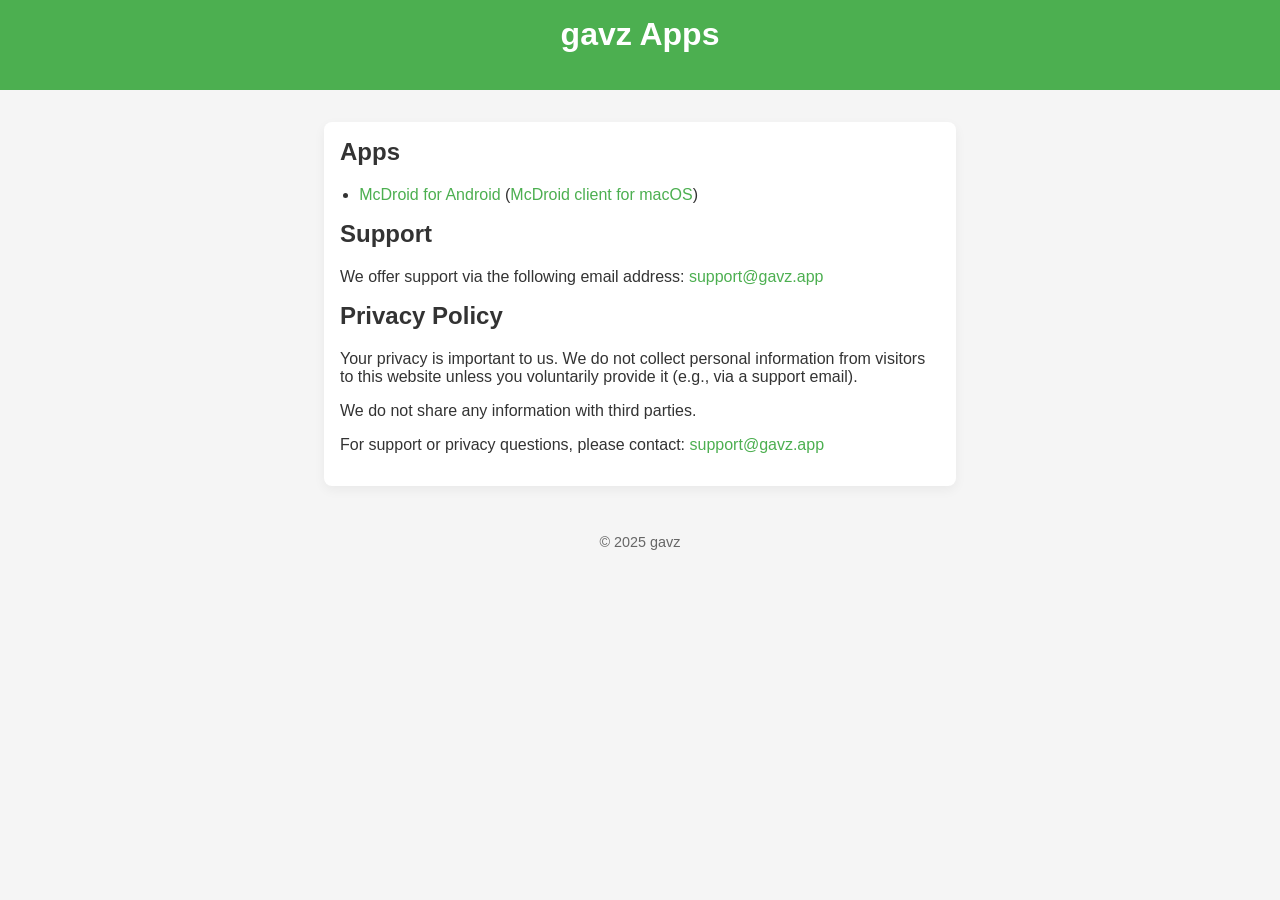
==== index.html @ d821e4e5 "Dev" ====
<!DOCTYPE html>
<html lang="en">
<head>
<meta charset="UTF-8">
<meta name="viewport" content="width=device-width, initial-scale=1.0">
<title>gavz Apps</title>
<style>
  /* Minimal modern CSS */
  body {
    font-family: "Segoe UI", Roboto, sans-serif;
    margin: 0;
    padding: 0;
    background: #f5f5f5;
    color: #333;
  }
  header {
    background: #4CAF50;
    color: white;
    padding: 1rem;
    text-align: center;
  }
  main {
    max-width: 600px;
    margin: 2rem auto;
    padding: 1rem;
    background: white;
    border-radius: 8px;
    box-shadow: 0 4px 12px rgba(0,0,0,0.05);
  }
  h1, h2 {
    margin-top: 0;
  }
  ul {
    padding-left: 1.2rem;
  }
  a {
    color: #4CAF50;
    text-decoration: none;
  }
  a:hover {
    text-decoration: underline;
  }
  footer {
    text-align: center;
    padding: 1rem;
    font-size: 0.9rem;
    color: #666;
  }
</style>
</head>
<body>

<header>
  <h1>gavz Apps</h1>
</header>

<main>
  <section>
    <h2>Apps</h2>
    <ul>
      <li><a href="https://play.google.com/store/apps/details?id=app.ilia.mcdroid.pro">McDroid for Android</a> (<a href="https://apps.apple.com/es/app/mcdroid/id1488201769?l=en-GB&mt=12">McDroid client for macOS</a>)</li>
    </ul>
  </section>

  <section>
    <h2>Support</h2>
    <p>We offer support via the following email address: <a href="mailto:support@gavz.app">support@gavz.app</a></p>
  </section>

  <section>
    <h2>Privacy Policy</h2>
    <p>Your privacy is important to us. We do not collect personal information from visitors to this website unless you voluntarily provide it (e.g., via a support email).</p>
    <p>We do not share any information with third parties.</p>
    <p>For support or privacy questions, please contact: <a href="mailto:support@gavz.app">support@gavz.app</a></p>

  </section>
</main>

<footer>
  &copy; 2025 gavz
</footer>

</body>
</html>
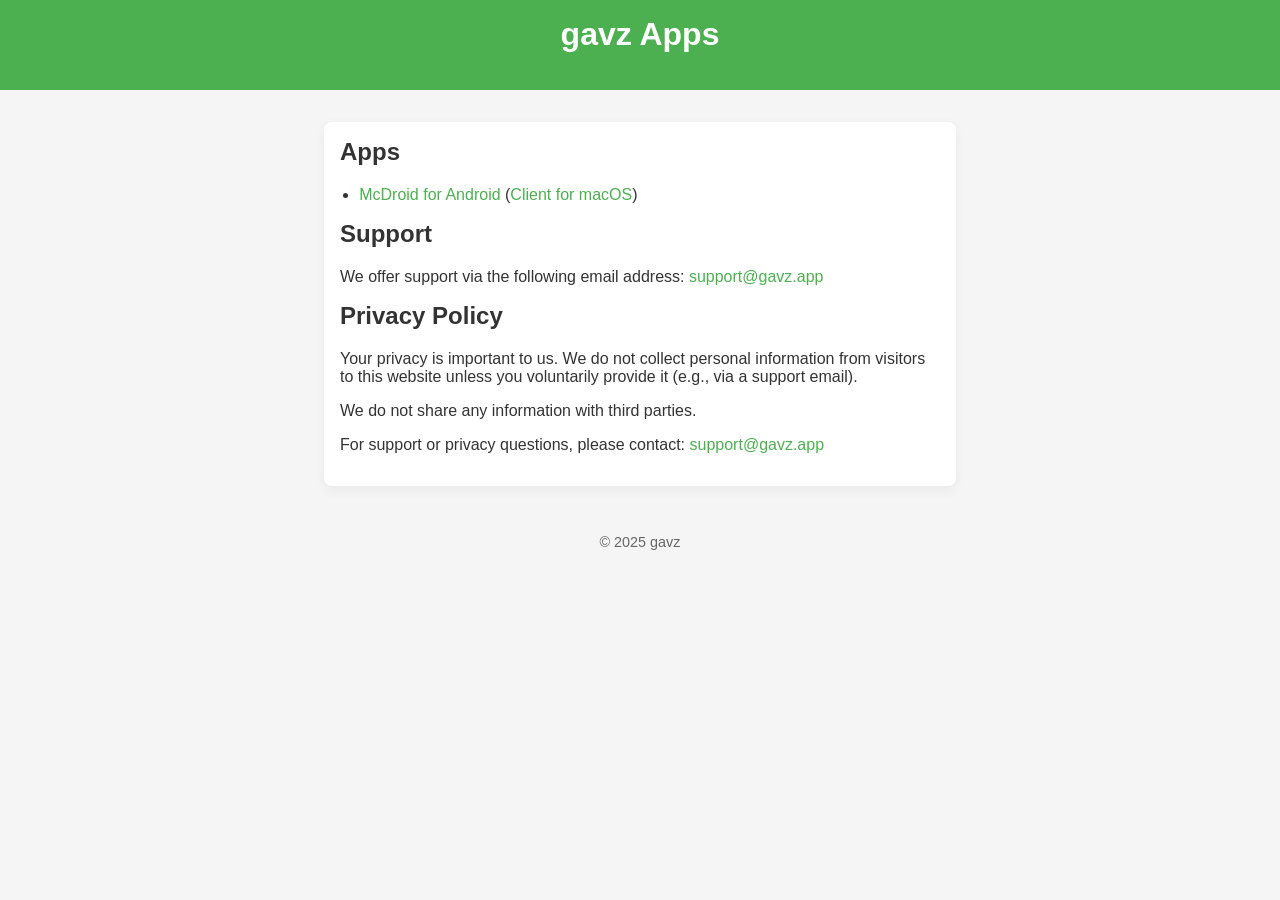
==== commit 8c18d9b2: "Dev" ====
--- a/index.html
+++ b/index.html
@@ -58,7 +58,7 @@
   <section>
     <h2>Apps</h2>
     <ul>
-      <li><a href="https://play.google.com/store/apps/details?id=app.ilia.mcdroid.pro">McDroid for Android</a> (<a href="https://apps.apple.com/es/app/mcdroid/id1488201769?l=en-GB&mt=12">McDroid client for macOS</a>)</li>
+      <li><a href="https://play.google.com/store/apps/details?id=app.ilia.mcdroid.pro">McDroid for Android</a> (<a href="https://apps.apple.com/es/app/mcdroid/id1488201769?l=en-GB&mt=12">Client for macOS</a>)</li>
     </ul>
   </section>
 
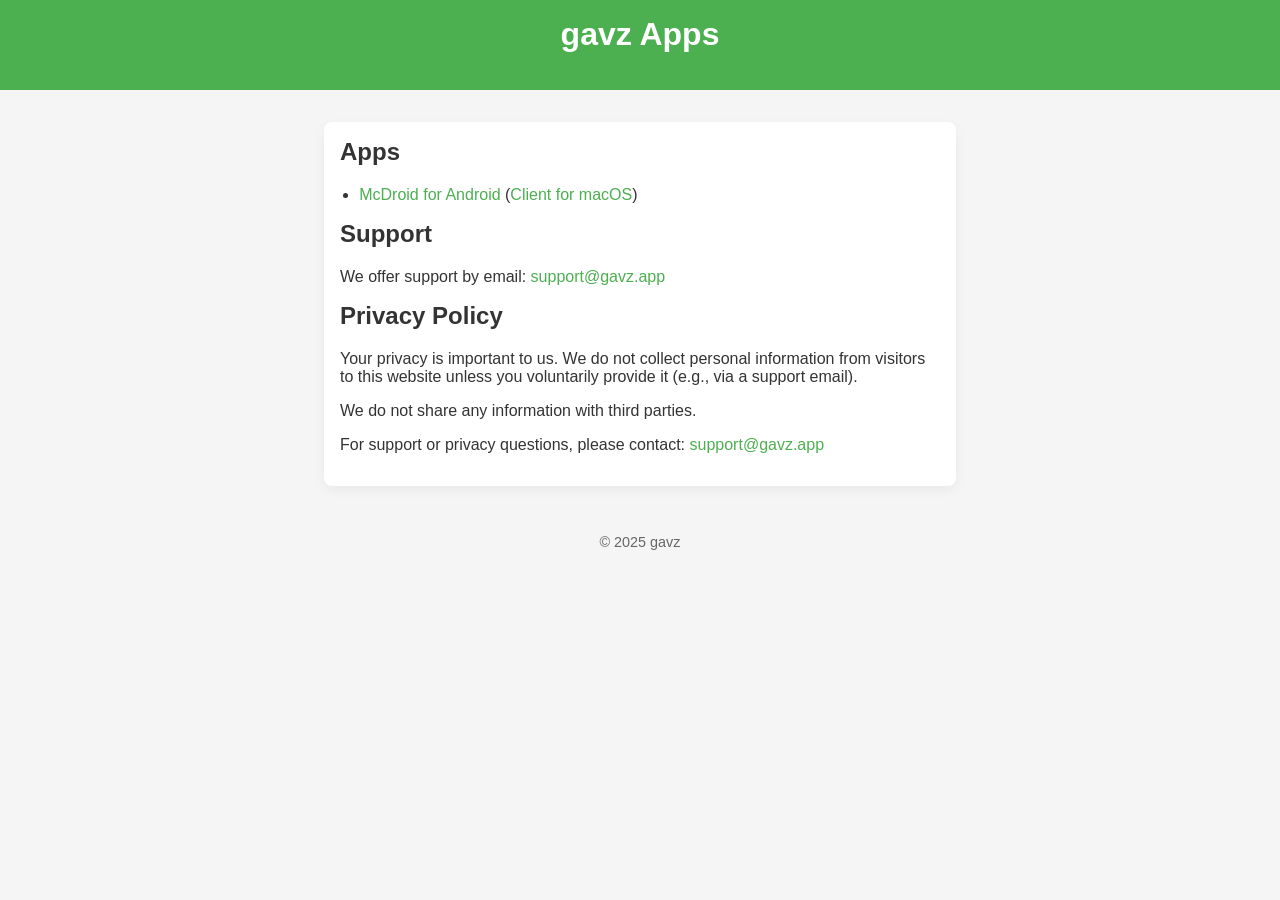
==== commit 66b03565: "Dev" ====
--- a/index.html
+++ b/index.html
@@ -64,7 +64,7 @@
 
   <section>
     <h2>Support</h2>
-    <p>We offer support via the following email address: <a href="mailto:support@gavz.app">support@gavz.app</a></p>
+    <p>We offer support by email: <a href="mailto:support@gavz.app">support@gavz.app</a></p>
   </section>
 
   <section>
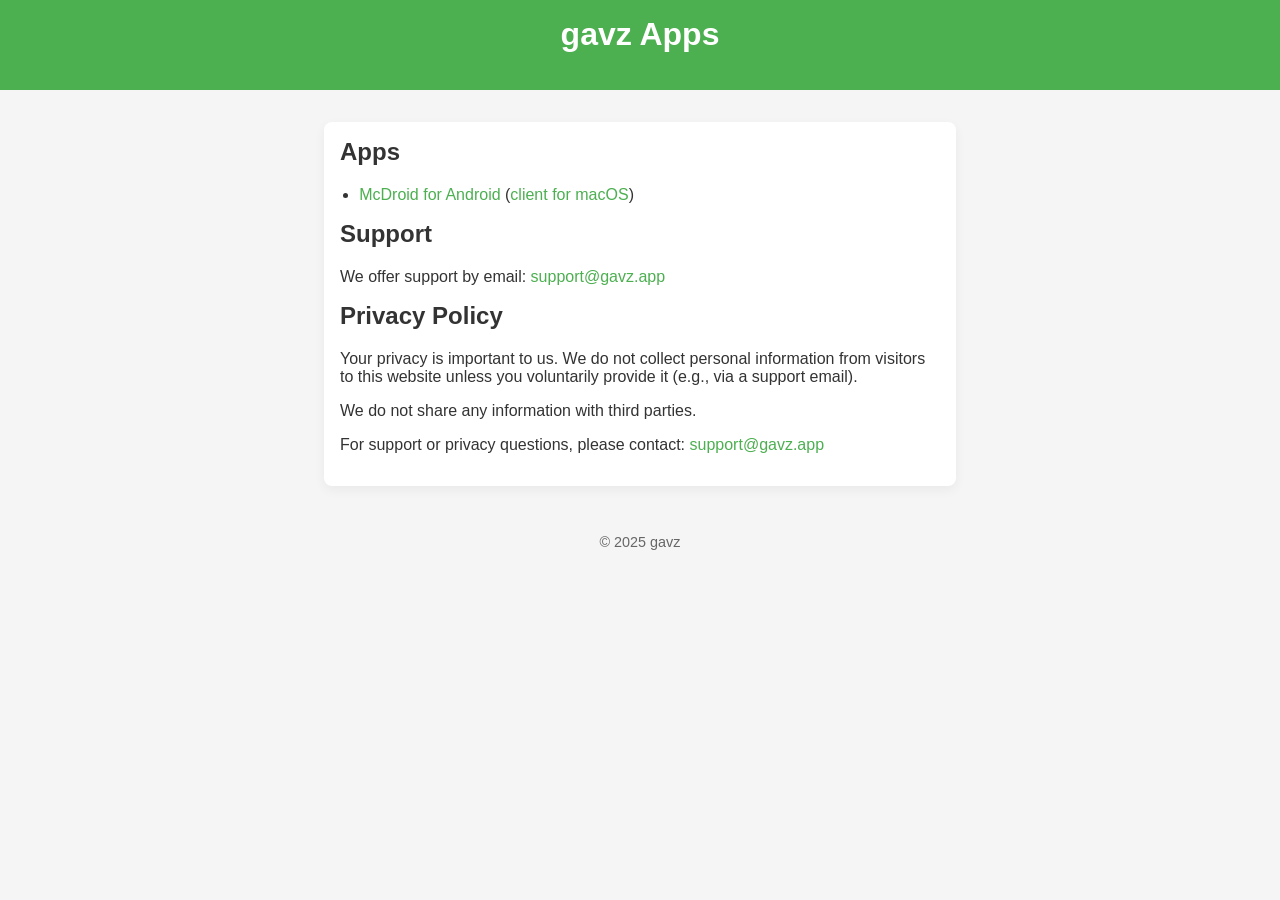
==== commit fd472591: "Dev" ====
--- a/index.html
+++ b/index.html
@@ -58,7 +58,7 @@
   <section>
     <h2>Apps</h2>
     <ul>
-      <li><a href="https://play.google.com/store/apps/details?id=app.ilia.mcdroid.pro">McDroid for Android</a> (<a href="https://apps.apple.com/es/app/mcdroid/id1488201769?l=en-GB&mt=12">Client for macOS</a>)</li>
+      <li><a href="https://play.google.com/store/apps/details?id=app.ilia.mcdroid.pro">McDroid for Android</a> (<a href="https://apps.apple.com/es/app/mcdroid/id1488201769?l=en-GB&mt=12">client for macOS</a>)</li>
     </ul>
   </section>
 
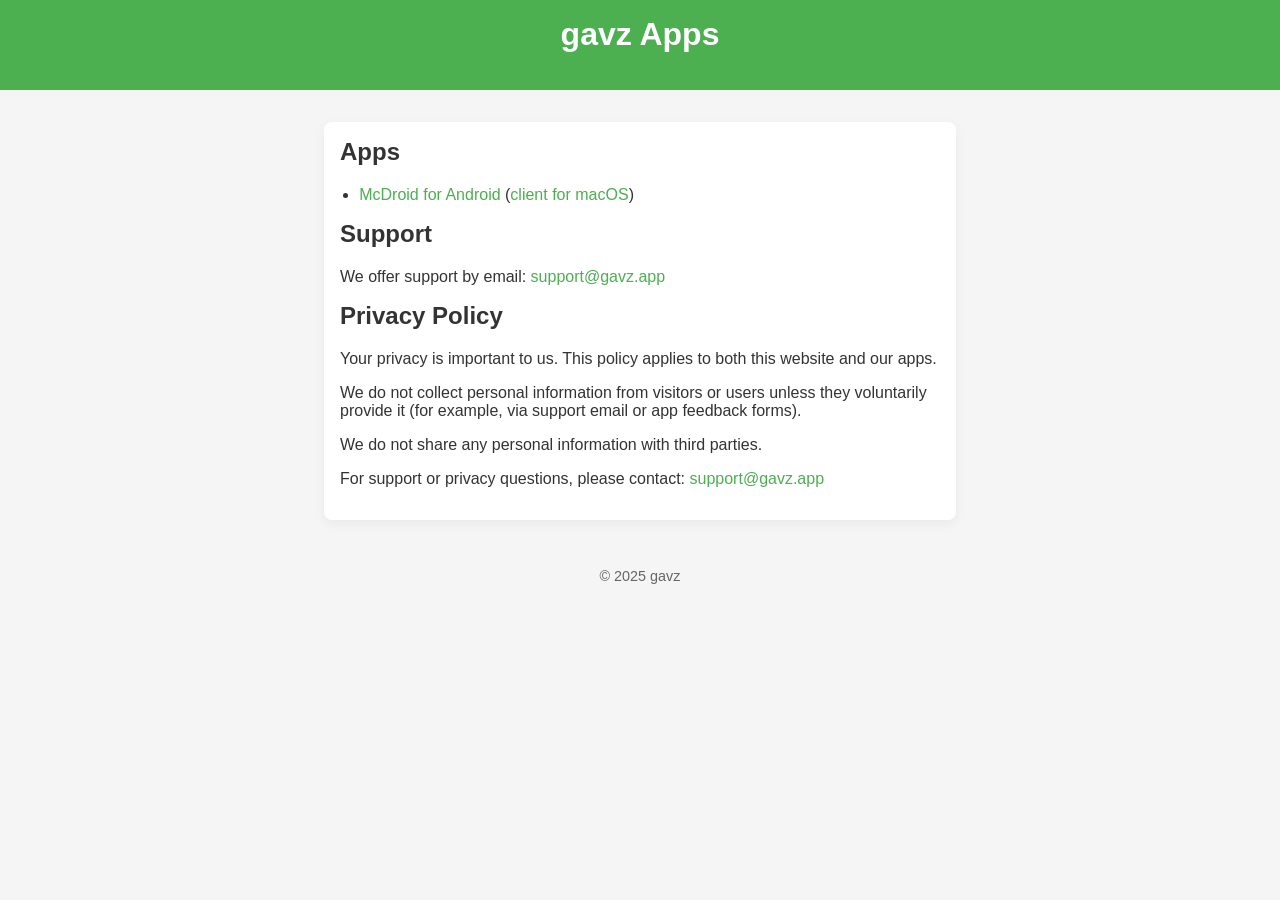
==== commit 950a061f: "Dev" ====
--- a/index.html
+++ b/index.html
@@ -69,10 +69,10 @@
 
   <section>
     <h2>Privacy Policy</h2>
-    <p>Your privacy is important to us. We do not collect personal information from visitors to this website unless you voluntarily provide it (e.g., via a support email).</p>
-    <p>We do not share any information with third parties.</p>
+    <p>Your privacy is important to us. This policy applies to both this website and our apps.</p>
+    <p>We do not collect personal information from visitors or users unless they voluntarily provide it (for example, via support email or app feedback forms).</p>
+    <p>We do not share any personal information with third parties.</p>
     <p>For support or privacy questions, please contact: <a href="mailto:support@gavz.app">support@gavz.app</a></p>
-
   </section>
 </main>
 
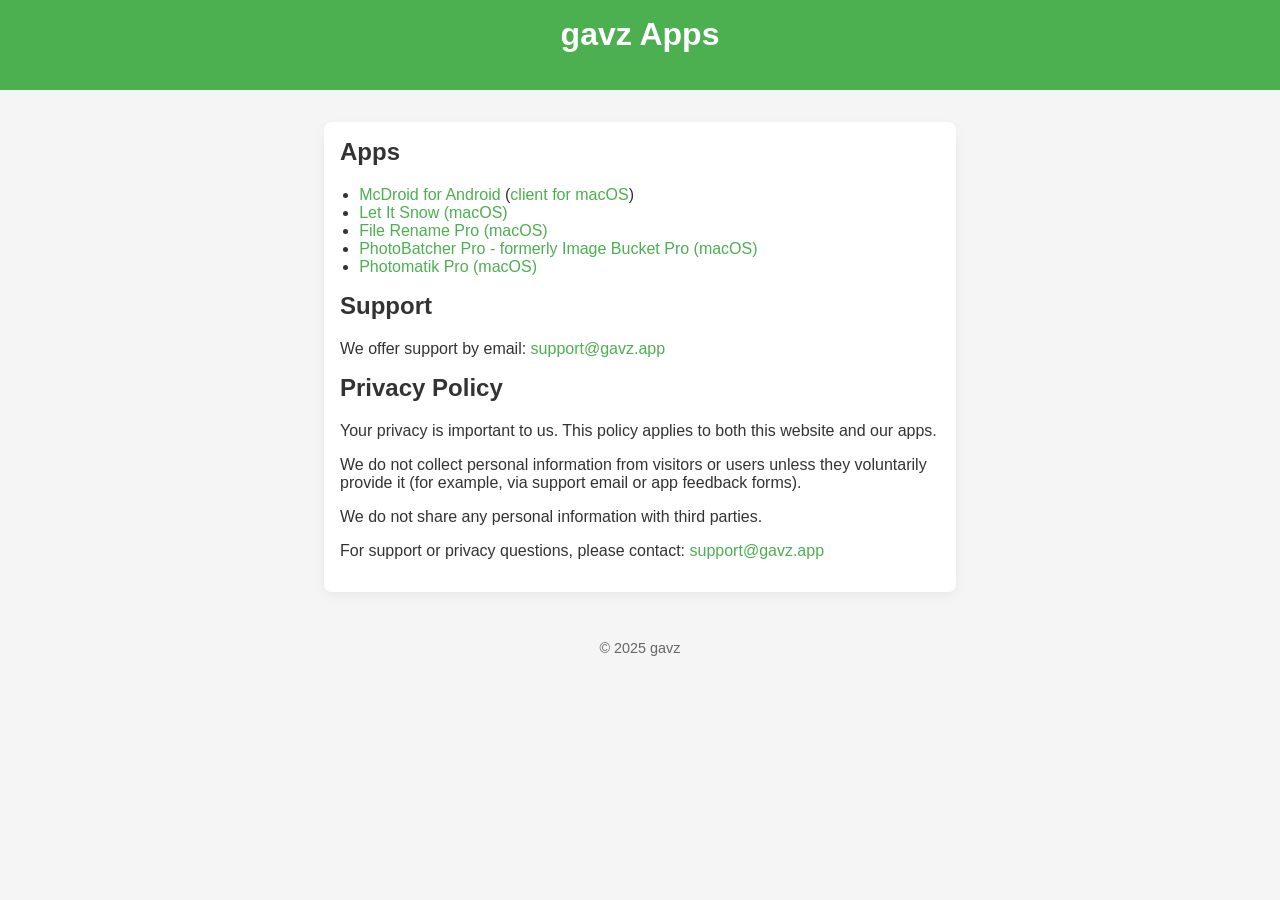
==== commit e45c5d4e: "Dev" ====
--- a/index.html
+++ b/index.html
@@ -59,6 +59,10 @@
     <h2>Apps</h2>
     <ul>
       <li><a href="https://play.google.com/store/apps/details?id=app.ilia.mcdroid.pro">McDroid for Android</a> (<a href="https://apps.apple.com/es/app/mcdroid/id1488201769?l=en-GB&mt=12">client for macOS</a>)</li>
+      <li><a href="https://apps.apple.com/app/let-it-snow/id483124549">Let It Snow (macOS)</a></li>
+      <li><a href="https://apps.apple.com/app/file-rename-pro/id473527788">File Rename Pro (macOS)</a></li>
+      <li><a href="https://apps.apple.com/app/image-bucket-pro/id451406712">PhotoBatcher Pro - formerly Image Bucket Pro (macOS)</a></li>
+      <li><a href="https://apps.apple.com/app/photomatik-pro/id6451209145">Photomatik Pro (macOS)</a></li>
     </ul>
   </section>
 
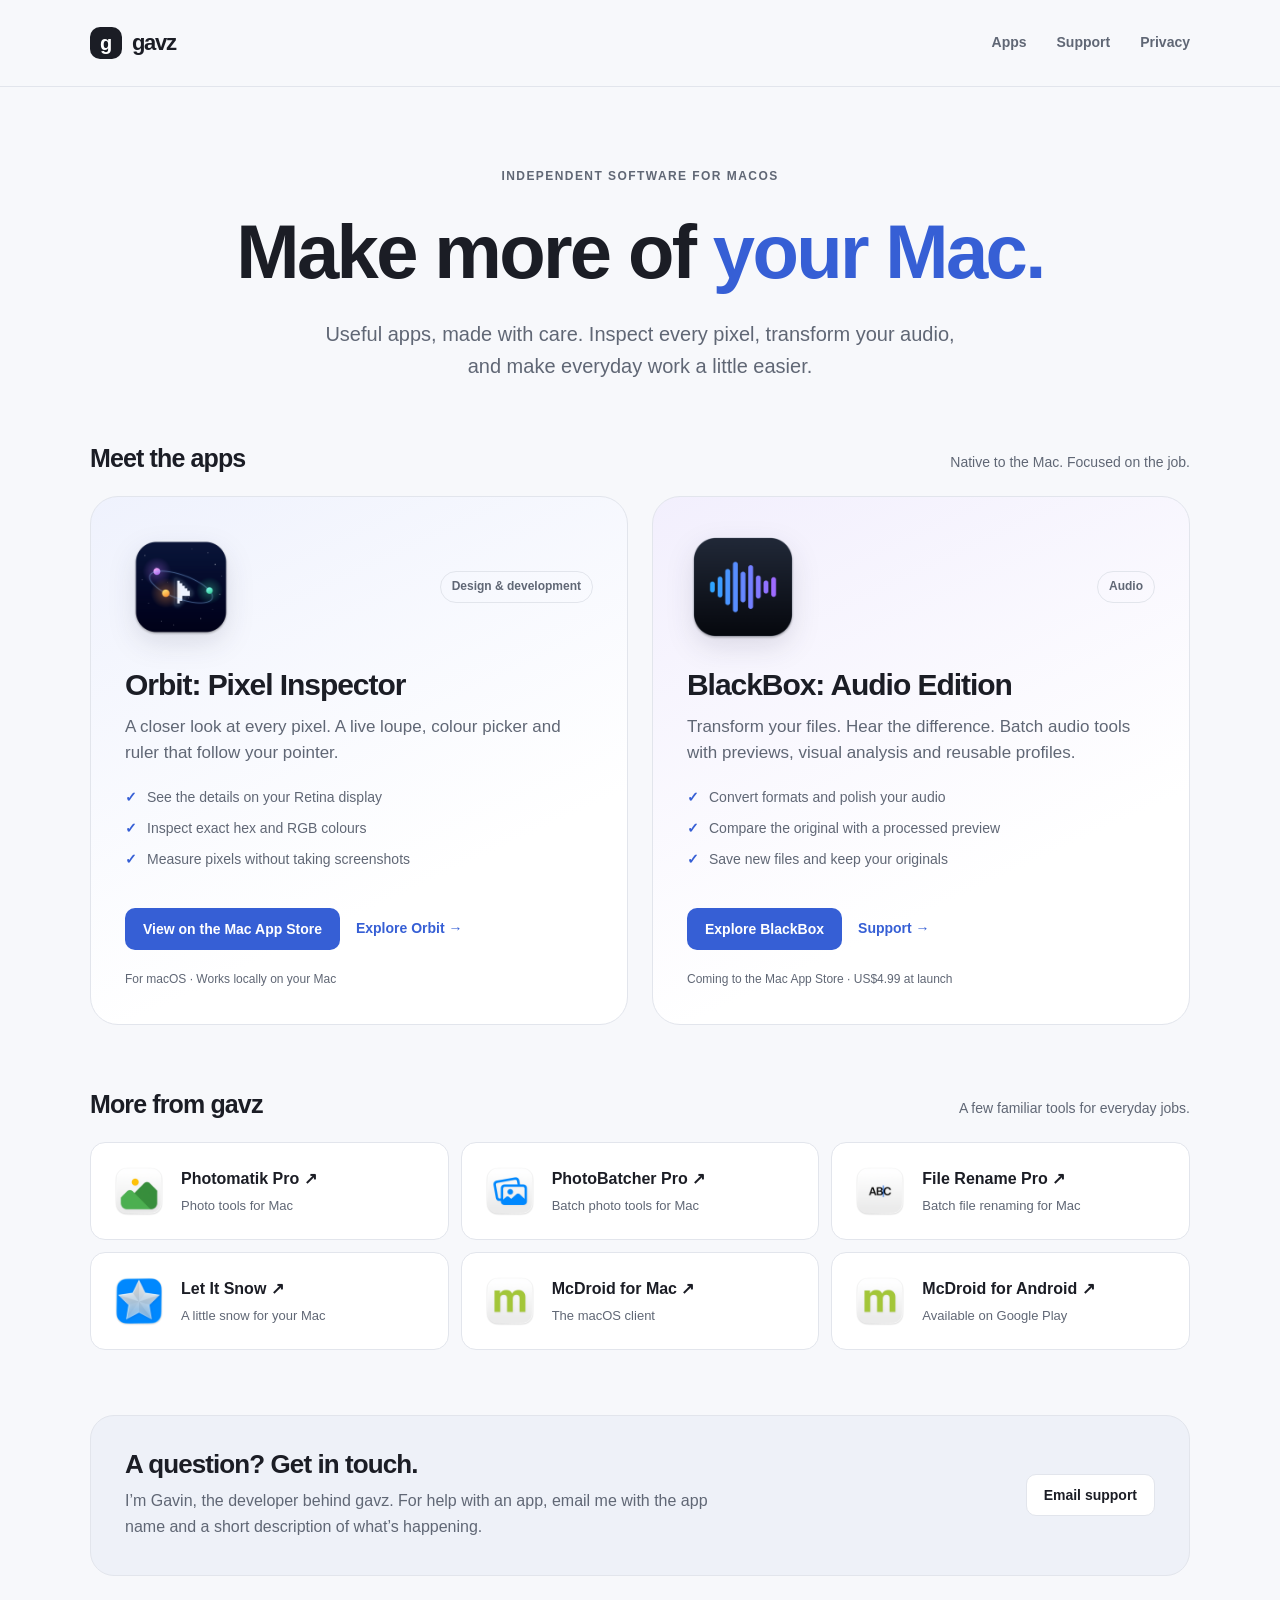
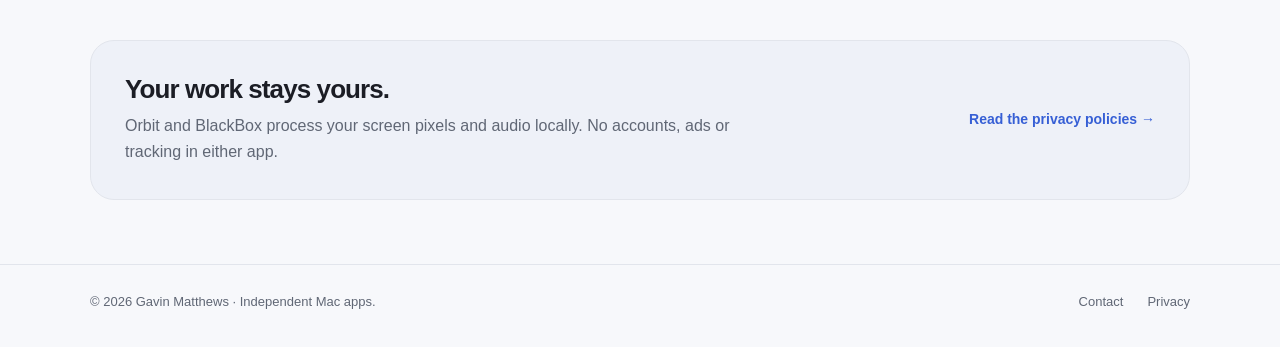
==== commit a95ffd0b: "Dev" ====
--- a/index.html
+++ b/index.html
@@ -1,88 +1,73 @@
 <!DOCTYPE html>
-<html lang="en">
+<html lang="en-GB">
 <head>
-<meta charset="UTF-8">
-<meta name="viewport" content="width=device-width, initial-scale=1.0">
-<title>gavz Apps</title>
-<style>
-  /* Minimal modern CSS */
-  body {
-    font-family: "Segoe UI", Roboto, sans-serif;
-    margin: 0;
-    padding: 0;
-    background: #f5f5f5;
-    color: #333;
-  }
-  header {
-    background: #4CAF50;
-    color: white;
-    padding: 1rem;
-    text-align: center;
-  }
-  main {
-    max-width: 600px;
-    margin: 2rem auto;
-    padding: 1rem;
-    background: white;
-    border-radius: 8px;
-    box-shadow: 0 4px 12px rgba(0,0,0,0.05);
-  }
-  h1, h2 {
-    margin-top: 0;
-  }
-  ul {
-    padding-left: 1.2rem;
-  }
-  a {
-    color: #4CAF50;
-    text-decoration: none;
-  }
-  a:hover {
-    text-decoration: underline;
-  }
-  footer {
-    text-align: center;
-    padding: 1rem;
-    font-size: 0.9rem;
-    color: #666;
-  }
-</style>
+  <meta charset="UTF-8">
+  <meta name="viewport" content="width=device-width, initial-scale=1">
+  <meta name="color-scheme" content="light dark">
+  <title>gavz — Independent Mac apps</title>
+  <meta name="description" content="Native Mac apps by Gavin Matthews. Discover Orbit: Pixel Inspector and BlackBox: Audio Edition.">
+  <link rel="canonical" href="https://gavz.app/">
+  <meta property="og:title" content="gavz — Independent Mac apps">
+  <meta property="og:description" content="Native Mac apps by Gavin Matthews. Discover Orbit: Pixel Inspector and BlackBox: Audio Edition.">
+  <meta property="og:type" content="website">
+  <meta property="og:url" content="https://gavz.app/">
+  <link rel="icon" type="image/svg+xml" href="/assets/favicon.svg">
+  <link rel="stylesheet" href="/assets/site.css">
 </head>
 <body>
-
-<header>
-  <h1>gavz Apps</h1>
-</header>
-
-<main>
-  <section>
-    <h2>Apps</h2>
-    <ul>
-      <li><a href="https://play.google.com/store/apps/details?id=app.ilia.mcdroid.pro">McDroid for Android</a> (<a href="https://apps.apple.com/es/app/mcdroid/id1488201769?l=en-GB&mt=12">client for macOS</a>)</li>
-      <li><a href="https://apps.apple.com/app/let-it-snow/id483124549">Let It Snow (macOS)</a></li>
-      <li><a href="https://apps.apple.com/app/file-rename-pro/id473527788">File Rename Pro (macOS)</a></li>
-      <li><a href="https://apps.apple.com/app/image-bucket-pro/id451406712">PhotoBatcher Pro - formerly Image Bucket Pro (macOS)</a></li>
-      <li><a href="https://apps.apple.com/app/photomatik-pro/id6451209145">Photomatik Pro (macOS)</a></li>
-    </ul>
-  </section>
-
-  <section>
-    <h2>Support</h2>
-    <p>We offer support by email: <a href="mailto:support@gavz.app">support@gavz.app</a></p>
-  </section>
-
-  <section>
-    <h2>Privacy Policy</h2>
-    <p>Your privacy is important to us. This policy applies to both this website and our apps.</p>
-    <p>We do not collect personal information from visitors or users unless they voluntarily provide it (for example, via support email or app feedback forms).</p>
-    <p>We do not share any personal information with third parties.</p>
-    <p>For support or privacy questions, please contact: <a href="mailto:support@gavz.app">support@gavz.app</a></p>
-  </section>
-</main>
-
-<footer>
-  &copy; 2025 gavz
-</footer>
-
+  <a class="skip-link" href="#main">Skip to content</a>
+  <header class="site-header">
+    <div class="wrap header-inner">
+      <a class="brand" href="/" aria-label="gavz apps home"><span class="brand-mark" aria-hidden="true">g</span>gavz</a>
+      <nav aria-label="Main navigation"><a href="/#apps">Apps</a><a href="/#support">Support</a><a href="/privacy/">Privacy</a></nav>
+    </div>
+  </header>
+  <main id="main" class="wrap">
+    <section class="hero" aria-labelledby="welcome-title">
+      <p class="eyebrow">Independent software for macOS</p>
+      <h1 id="welcome-title">Make more of <span class="accent">your Mac.</span></h1>
+      <p class="intro">Useful apps, made with care. Inspect every pixel, transform your audio, and make everyday work a little easier.</p>
+    </section>
+    <section id="apps" aria-labelledby="apps-title">
+      <div class="section-heading"><h2 id="apps-title">Meet the apps</h2><p>Native to the Mac. Focused on the job.</p></div>
+      <div class="apps-grid">
+        <article class="app-card orbit">
+          <div class="app-card-top"><img class="app-icon" src="/assets/orbit.png" width="112" height="112" alt="Orbit app icon"><span class="category">Design &amp; development</span></div>
+          <h2>Orbit: Pixel Inspector</h2>
+          <p class="description">A closer look at every pixel. A live loupe, colour picker and ruler that follow your pointer.</p>
+          <ul class="feature-list"><li>See the details on your Retina display</li><li>Inspect exact hex and RGB colours</li><li>Measure pixels without taking screenshots</li></ul>
+          <div class="card-actions"><a class="button" href="https://apps.apple.com/app/id6815728932">View on the Mac App Store</a><a class="text-link" href="/orbit/">Explore Orbit →</a></div>
+          <p class="availability">For macOS · Works locally on your Mac</p>
+        </article>
+        <article class="app-card audio">
+          <div class="app-card-top"><img class="app-icon" src="/assets/blackbox-audio.png" width="112" height="112" alt="BlackBox: Audio Edition app icon"><span class="category">Audio</span></div>
+          <h2>BlackBox: Audio Edition</h2>
+          <p class="description">Transform your files. Hear the difference. Batch audio tools with previews, visual analysis and reusable profiles.</p>
+          <ul class="feature-list"><li>Convert formats and polish your audio</li><li>Compare the original with a processed preview</li><li>Save new files and keep your originals</li></ul>
+          <div class="card-actions"><a class="button" href="/blackbox-audio/">Explore BlackBox</a><a class="text-link" href="/blackbox-audio/support/">Support →</a></div>
+          <p class="availability">Coming to the Mac App Store · US$4.99 at launch</p>
+        </article>
+      </div>
+    </section>
+    <section class="section" aria-labelledby="more-apps-title">
+      <div class="section-heading"><h2 id="more-apps-title">More from gavz</h2><p>A few familiar tools for everyday jobs.</p></div>
+      <div class="legacy-grid">
+        <a class="legacy-app" href="https://apps.apple.com/app/id6451209145"><img class="legacy-icon" src="/assets/photomatik.png" width="56" height="56" alt="" decoding="async"><span class="legacy-text"><strong>Photomatik Pro ↗</strong><span>Photo tools for Mac</span></span></a>
+        <a class="legacy-app" href="https://apps.apple.com/app/id451406712"><img class="legacy-icon" src="/assets/photobatcher.png" width="56" height="56" alt="" decoding="async"><span class="legacy-text"><strong>PhotoBatcher Pro ↗</strong><span>Batch photo tools for Mac</span></span></a>
+        <a class="legacy-app" href="https://apps.apple.com/app/id473527788"><img class="legacy-icon" src="/assets/file-rename.png" width="56" height="56" alt="" decoding="async"><span class="legacy-text"><strong>File Rename Pro ↗</strong><span>Batch file renaming for Mac</span></span></a>
+        <a class="legacy-app" href="https://apps.apple.com/app/id483124549"><img class="legacy-icon" src="/assets/let-it-snow.png" width="56" height="56" alt="" decoding="async"><span class="legacy-text"><strong>Let It Snow ↗</strong><span>A little snow for your Mac</span></span></a>
+        <a class="legacy-app" href="https://apps.apple.com/app/id1488201769"><img class="legacy-icon" src="/assets/mcdroid.png" width="56" height="56" alt="" decoding="async"><span class="legacy-text"><strong>McDroid for Mac ↗</strong><span>The macOS client</span></span></a>
+        <a class="legacy-app" href="https://play.google.com/store/apps/details?id=app.ilia.mcdroid.pro"><img class="legacy-icon" src="/assets/mcdroid.png" width="56" height="56" alt="" decoding="async"><span class="legacy-text"><strong>McDroid for Android ↗</strong><span>Available on Google Play</span></span></a>
+      </div>
+    </section>
+    <section id="support" class="support-strip" aria-labelledby="support-title">
+      <div><h2 id="support-title">A question? Get in touch.</h2><p>I’m Gavin, the developer behind gavz. For help with an app, email me with the app name and a short description of what’s happening.</p></div>
+      <a class="button secondary" href="mailto:support@gavz.app">Email support</a>
+    </section>
+    <section id="privacy" class="support-strip" aria-labelledby="privacy-title"><div><h2 id="privacy-title">Your work stays yours.</h2><p>Orbit and BlackBox process your screen pixels and audio locally. No accounts, ads or tracking in either app.</p></div><a class="text-link" href="/privacy/">Read the privacy policies →</a></section>
+  </main>
+  <footer class="site-footer">
+    <div class="wrap footer-inner"><span>© 2026 Gavin Matthews · Independent Mac apps.</span><div class="footer-links"><a href="mailto:support@gavz.app">Contact</a><a href="/privacy/">Privacy</a></div></div>
+  </footer>
 </body>
-</html>+</html>
--- a/assets/site.css
+++ b/assets/site.css
@@ -0,0 +1,125 @@
+:root { color-scheme: light dark; --bg:#f7f8fb; --surface:#fff; --ink:#1b1d25; --muted:#606775; --line:#e2e5ec; --accent:#365fd5; --soft:#eef1f8; --orbit:#eff2fd; --audio:#f2effd; }
+* { box-sizing:border-box; }
+html { scroll-behavior:smooth; scroll-padding-top:24px; }
+body { margin:0; background:var(--bg); color:var(--ink); font-family:-apple-system,BlinkMacSystemFont,"Segoe UI",sans-serif; font-size:16px; line-height:1.65; -webkit-font-smoothing:antialiased; }
+a { color:var(--accent); text-decoration:none; text-underline-offset:4px; }
+a:hover { text-decoration:underline; }
+a:focus-visible, summary:focus-visible { outline:3px solid var(--accent); outline-offset:5px; border-radius:4px; }
+img { display:block; max-width:100%; height:auto; }
+h1,h2,h3,p { margin-top:0; }
+h1,h2,h3 { line-height:1.12; letter-spacing:-.035em; }
+h1 { font-size:clamp(42px,6.4vw,76px); font-weight:700; margin-bottom:24px; }
+h2 { font-size:32px; font-weight:650; }
+h3 { font-size:21px; font-weight:650; }
+p { margin-bottom:20px; }
+.wrap { width:min(1100px,calc(100% - 64px)); margin-inline:auto; }
+.skip-link { position:absolute; left:24px; top:-100px; padding:8px 16px; background:var(--surface); z-index:10; }
+.skip-link:focus { top:12px; }
+.site-header { border-bottom:1px solid var(--line); }
+.header-inner { display:flex; align-items:center; justify-content:space-between; min-height:86px; gap:24px; }
+.brand { display:flex; align-items:center; gap:10px; color:var(--ink); font-size:22px; font-weight:750; letter-spacing:-.06em; }
+.brand:hover { text-decoration:none; }
+.brand-mark { display:grid; place-items:center; width:32px; height:32px; background:var(--ink); color:var(--surface); border-radius:10px; font-size:20px; font-weight:650; letter-spacing:-.02em; }
+nav { display:flex; align-items:center; gap:30px; font-size:14px; font-weight:550; }
+nav a { color:var(--muted); }
+nav a:hover { color:var(--ink); }
+.hero { text-align:center; padding:80px 0 62px; }
+.eyebrow { color:var(--muted); font-size:12px; font-weight:650; letter-spacing:.12em; text-transform:uppercase; margin-bottom:22px; }
+.hero h1 .accent { color:var(--accent); }
+.hero .intro { max-width:660px; margin:0 auto; color:var(--muted); font-size:20px; line-height:1.6; }
+.section-heading { display:flex; justify-content:space-between; align-items:baseline; gap:24px; margin-bottom:22px; }
+.section-heading h2 { font-size:25px; margin:0; }
+.section-heading p { font-size:14px; color:var(--muted); margin:0; }
+.apps-grid { display:grid; grid-template-columns:repeat(2,minmax(0,1fr)); gap:24px; }
+.app-card { border:1px solid var(--line); border-radius:28px; padding:34px; background:var(--surface); display:flex; flex-direction:column; position:relative; overflow:hidden; }
+.app-card.orbit { background:linear-gradient(155deg,var(--orbit),var(--surface) 70%); }
+.app-card.audio { background:linear-gradient(155deg,var(--audio),var(--surface) 70%); }
+.app-card-top { display:flex; align-items:center; justify-content:space-between; gap:20px; margin-bottom:25px; }
+.app-icon { width:112px; height:112px; object-fit:contain; filter:drop-shadow(0 10px 14px rgba(22,27,55,.12)); }
+.category { color:var(--muted); font-size:12px; font-weight:550; border:1px solid var(--line); padding:5px 11px; border-radius:100px; }
+.app-card h2 { font-size:30px; margin-bottom:12px; }
+.app-card .description { font-size:17px; line-height:1.55; color:var(--muted); margin-bottom:20px; }
+.feature-list { list-style:none; padding:0; margin:0 0 28px; font-size:14px; color:var(--muted); }
+.feature-list li { display:flex; gap:10px; margin-bottom:8px; }
+.feature-list li::before { content:"✓"; color:var(--accent); font-weight:650; }
+.card-actions { display:flex; align-items:center; flex-wrap:wrap; gap:16px; margin-top:auto; }
+.button { display:inline-flex; align-items:center; justify-content:center; border-radius:10px; background:var(--accent); color:#fff; padding:11px 17px; font-size:14px; font-weight:600; line-height:1.3; border:1px solid transparent; }
+.button:hover { background:#2c50bd; text-decoration:none; }
+.button.secondary { background:var(--surface); color:var(--ink); border-color:var(--line); }
+.button.secondary:hover { background:var(--soft); }
+.text-link { font-size:14px; font-weight:550; }
+.availability { margin:20px 0 0; color:var(--muted); font-size:12px; }
+.section { padding:65px 0; }
+.legacy-grid { display:grid; grid-template-columns:repeat(3,minmax(0,1fr)); gap:12px; }
+.legacy-app { display:flex; align-items:center; gap:14px; padding:20px; border:1px solid var(--line); background:var(--surface); border-radius:15px; color:var(--ink); }
+.legacy-app strong { font-size:16px; font-weight:600; }
+.legacy-text { min-width:0; }
+.legacy-icon { width:56px; height:56px; flex:0 0 56px; object-fit:contain; border-radius:12px; }
+.legacy-app .legacy-text > span { display:block; margin-top:4px; color:var(--muted); font-size:13px; line-height:1.5; }
+.legacy-app:hover { border-color:var(--accent); text-decoration:none; }
+.support-strip { display:flex; justify-content:space-between; align-items:center; gap:32px; background:var(--soft); border:1px solid var(--line); border-radius:24px; padding:34px; margin-bottom:64px; }
+.support-strip h2 { font-size:26px; margin-bottom:9px; }
+.support-strip p { color:var(--muted); margin:0; max-width:620px; }
+.site-footer { border-top:1px solid var(--line); padding:26px 0 34px; color:var(--muted); font-size:13px; }
+.footer-inner { display:flex; justify-content:space-between; flex-wrap:wrap; align-items:center; gap:20px; }
+.footer-links { display:flex; flex-wrap:wrap; gap:24px; }
+.footer-links a { color:var(--muted); }
+.product-hero { padding:64px 0 56px; }
+.product-hero .app-icon { width:144px; height:144px; margin:0 auto 24px; }
+.product-hero h1 { font-size:clamp(36px,5.1vw,62px); }
+.product-hero .card-actions { justify-content:center; margin-top:28px; }
+.product-hero .availability { font-size:13px; }
+.features-grid { display:grid; grid-template-columns:repeat(3,minmax(0,1fr)); gap:20px; margin-bottom:60px; }
+.feature { background:var(--surface); border:1px solid var(--line); border-radius:20px; padding:28px; }
+.feature h2 { font-size:21px; margin-bottom:14px; }
+.feature p { color:var(--muted); font-size:15px; margin:0; }
+.prose { max-width:760px; padding:56px 0 70px; }
+.page-heading { margin-bottom:36px; }
+.page-heading .app-icon { width:72px; height:72px; margin-bottom:24px; }
+.page-heading h1 { font-size:clamp(35px,4.6vw,50px); margin-bottom:16px; }
+.page-heading .intro { color:var(--muted); font-size:18px; }
+.prose h2 { font-size:24px; margin:38px 0 15px; }
+.prose ul,.prose ol { padding-left:24px; }
+.prose li { margin-bottom:10px; }
+.prose .updated { font-size:13px; color:var(--muted); }
+.notice { background:var(--soft); border:1px solid var(--line); border-radius:14px; padding:18px 22px; }
+.notice p:last-child { margin-bottom:0; }
+.prose details { border-bottom:1px solid var(--line); padding:17px 0; }
+.prose summary { font-weight:600; cursor:pointer; padding-right:10px; }
+.prose details p { margin:16px 0 4px; color:var(--muted); }
+code { font-size:.9em; overflow-wrap:anywhere; }
+@media (prefers-color-scheme:dark) {
+ :root { --bg:#111319; --surface:#191c24; --ink:#f2f3f7; --muted:#aab1c0; --line:#303643; --accent:#91aaff; --soft:#202532; --orbit:#202941; --audio:#28243b; }
+ .button { background:#426adf; color:#fff; }
+ .button:hover { background:#537bef; }
+ .app-icon { filter:drop-shadow(0 10px 18px rgba(0,0,0,.2)); }
+}
+@media (max-width:760px) {
+ .wrap { width:calc(100% - 40px); }
+ .header-inner { min-height:74px; }
+ nav { gap:18px; font-size:13px; }
+ .hero { padding:56px 0 42px; }
+ .hero .intro { font-size:18px; }
+ .apps-grid { grid-template-columns:1fr; gap:20px; }
+ .app-card { padding:28px; border-radius:22px; }
+ .app-card-top { margin-bottom:20px; }
+ .app-icon { width:96px; height:96px; }
+ .legacy-grid { grid-template-columns:repeat(2,minmax(0,1fr)); }
+ .section { padding:46px 0; }
+ .section-heading { flex-direction:column; gap:7px; }
+ .support-strip { padding:28px; flex-direction:column; align-items:flex-start; gap:20px; margin-bottom:44px; }
+ .features-grid { grid-template-columns:1fr; gap:14px; }
+ .prose { padding-top:42px; }
+ .product-hero .app-icon { width:120px; height:120px; }
+}
+@media (max-width:420px) {
+ .wrap { width:calc(100% - 32px); }
+ .brand { font-size:20px; gap:8px; }
+ nav { gap:14px; }
+ .brand-mark { width:28px; height:28px; border-radius:9px; }
+ .legacy-grid { grid-template-columns:1fr; }
+ .app-card { padding:24px; }
+ .app-card h2 { font-size:27px; }
+ .app-card-top { gap:12px; }
+}
+@media (prefers-reduced-motion:reduce) { html { scroll-behavior:auto; } }
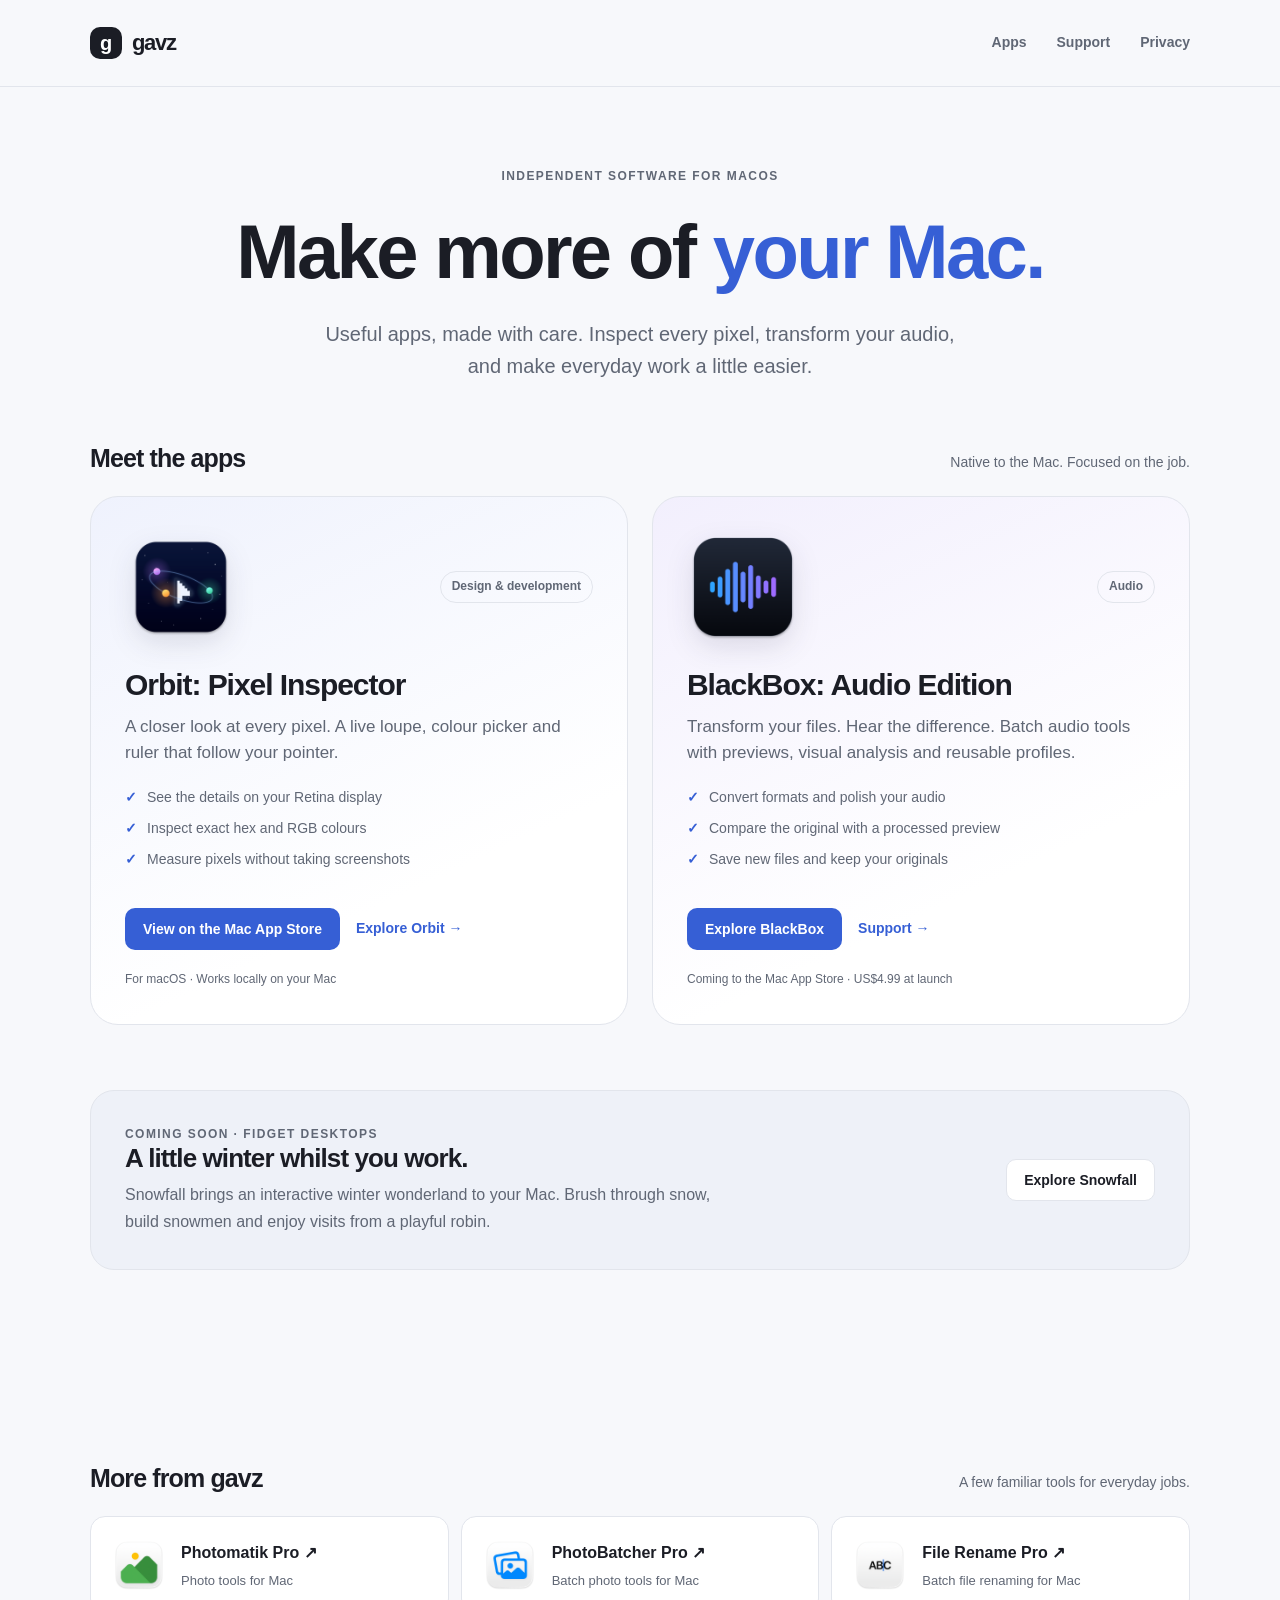
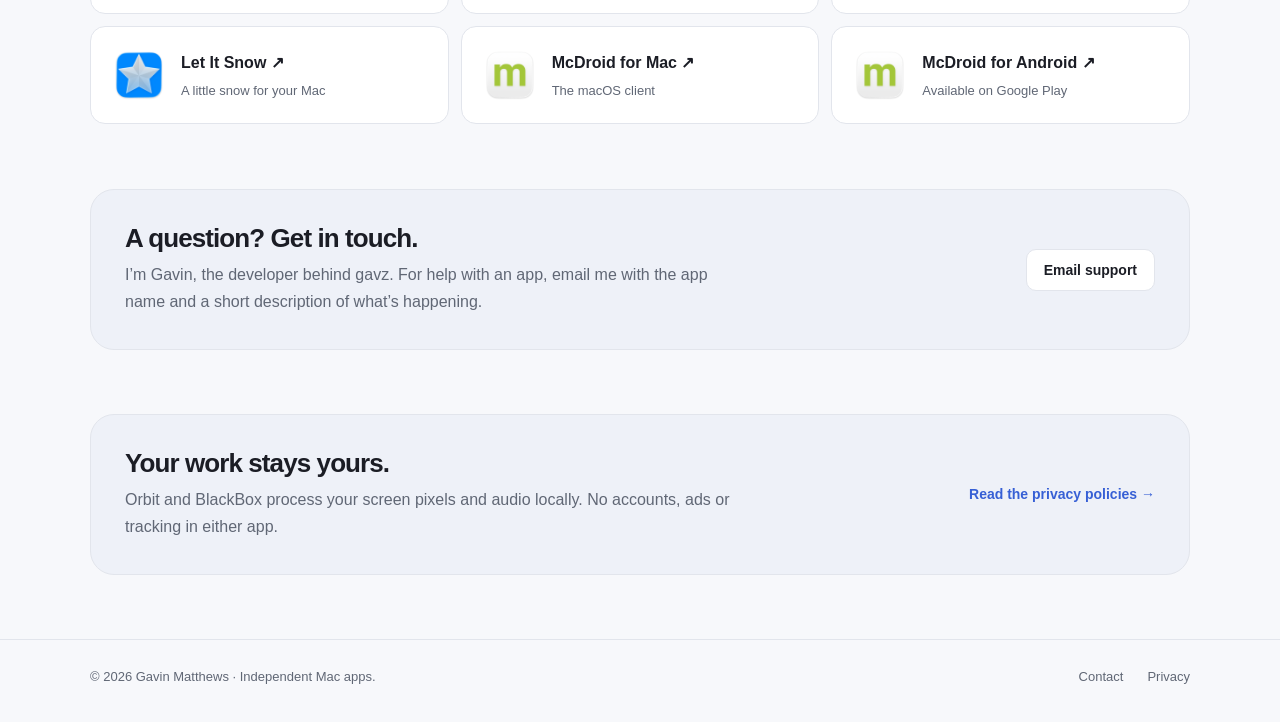
==== commit 5f9a5fc3: "Dev" ====
--- a/index.html
+++ b/index.html
@@ -49,6 +49,9 @@
         </article>
       </div>
     </section>
+    <section class="section" aria-labelledby="fidget-title">
+      <div class="support-strip"><div><p class="eyebrow">Coming soon · Fidget Desktops</p><h2 id="fidget-title">A little winter whilst you work.</h2><p>Snowfall brings an interactive winter wonderland to your Mac. Brush through snow, build snowmen and enjoy visits from a playful robin.</p></div><a class="button secondary" href="/fidget-desktops/snowfall/">Explore Snowfall</a></div>
+    </section>
     <section class="section" aria-labelledby="more-apps-title">
       <div class="section-heading"><h2 id="more-apps-title">More from gavz</h2><p>A few familiar tools for everyday jobs.</p></div>
       <div class="legacy-grid">
